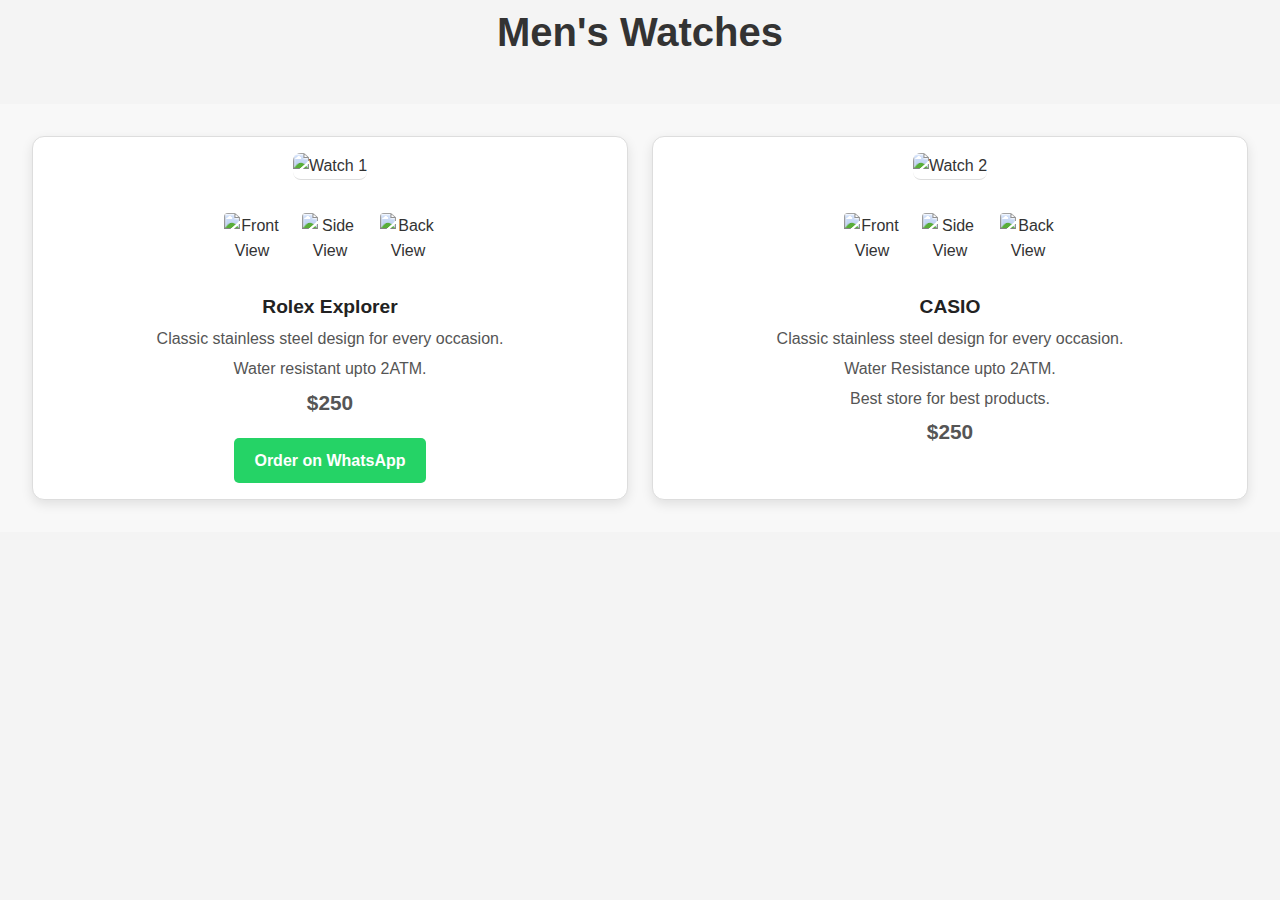
==== mens-watches.html @ d1351081 "Update mens-watches.html" ====
<!DOCTYPE html>
<html lang="en">
<head>
  <meta charset="UTF-8">
  <title>Men's Watches</title>
  <link rel="stylesheet" href="styles.css">
</head>
<body>
  <h1>Men's Watches</h1>
<div class="watch-grid">
<div class="watch-card">
  <img id="main-watch1" src="https://github.com/JEFFK-AFK/WATCH-FUSION-KENYA/blob/main/images/Best%20Watch%20Bands%20for%20the%20Rolex%20Explorer%201.jpg?raw=true" alt="Watch 1" class="main-watch-img">
  <div class="thumbnails">
    <img src="https://github.com/JEFFK-AFK/WATCH-FUSION-KENYA/blob/main/images/5%20Affordable%20Rolex%20Watches%20for%20New%20Collectors.jpg?raw=true" alt="Front View" onclick="document.getElementById('main-watch1').src='https://github.com/JEFFK-AFK/WATCH-FUSION-KENYA/blob/main/images/5%20Affordable%20Rolex%20Watches%20for%20New%20Collectors.jpg?raw=true'">
    <img src="https://github.com/JEFFK-AFK/WATCH-FUSION-KENYA/blob/main/images/New%20Rolex%20Explorer%20Features%20Enhanced%20Luminescence.jpg?raw=true" alt="Side View" onclick="document.getElementById('main-watch1').src='https://github.com/JEFFK-AFK/WATCH-FUSION-KENYA/blob/main/images/New%20Rolex%20Explorer%20Features%20Enhanced%20Luminescence.jpg?raw=true'">
    <img src="https://github.com/JEFFK-AFK/WATCH-FUSION-KENYA/blob/main/images/Insider_%20Rolex%20Explorer%20ref_%20214270.%20Commemorating%2060%20Years%20of%20the%20Conquest%20of%20Mount%20Everest.jpg?raw=true" alt="Back View" onclick="document.getElementById('main-watch1').src='https://github.com/JEFFK-AFK/WATCH-FUSION-KENYA/blob/main/images/Insider_%20Rolex%20Explorer%20ref_%20214270.%20Commemorating%2060%20Years%20of%20the%20Conquest%20of%20Mount%20Everest.jpg?raw=true'">
  </div>
  <h3>Rolex Explorer</h3>
  <p>Classic stainless steel design for every occasion.</p>
  <p>Water resistant upto 2ATM.</p>
  <p class="price">$250</p>
  <a href="https://wa.me/254796044969?text=Hi%20I'm%20interested%20in%20ordering%20the%20Rolex%20Explorer%20watch" target="_blank" class="whatsapp-btn">
  Order on WhatsApp
</a>
</div>
  <div class="watch-card">
  <img id="main-watch2" src="https://github.com/JEFFK-AFK/WATCH-FUSION-KENYA/blob/main/images/Casio%20MTP-1314D-1AVDF%20Men's%20Enticer%20Analog%20Black%20Dial%20Watch.jpg?raw=true" alt="Watch 2" class="main-watch-img">
  <div class="thumbnails">
    <img src="https://github.com/JEFFK-AFK/WATCH-FUSION-KENYA/blob/main/images/Casio%20MTP1302PD-1A1%20Silver.jpg?raw=true" alt="Front View" onclick="document.getElementById('main-watch2').src='https://github.com/JEFFK-AFK/WATCH-FUSION-KENYA/blob/main/images/Casio%20MTP1302PD-1A1%20Silver.jpg?raw=true'">
    <img src="https://raw.githubusercontent.com/yourusername/repositoryname/branchname/images/watch1b.jpg" alt="Side View" onclick="document.getElementById('main-watch2').src='https://raw.githubusercontent.com/yourusername/repositoryname/branchname/images/watch1b.jpg'">
    <img src="https://raw.githubusercontent.com/yourusername/repositoryname/branchname/images/watch1c.jpg" alt="Back View" onclick="document.getElementById('main-watch2').src='https://raw.githubusercontent.com/yourusername/repositoryname/branchname/images/watch1c.jpg'">
  </div>
  <h3>CASIO</h3>
  <p>Classic stainless steel design for every occasion.</p>
    <P>Water Resistance upto 2ATM.</P>
    <p>Best store for best products.</p>
  <p class="price">$250</p>
</div>
 
  

    <!-- You can copy this whole watch-card div to add more watches -->
  </div>
  <!-- JavaScript Code -->
</body>
</html>
---- styles.css ----
watch-grid {
  display: flex;
  flex-wrap: wrap;
  gap: 20px;
  padding: 20px;
}

.watch-card {
  border: 1px solid #ddd;
  padding: 15px;
  width: 300px;
  border-radius: 10px;
  box-shadow: 0 2px 6px rgba(0,0,0,0.1);
  background: white;
}

.watch-images img {
  width: 100%;
  margin-bottom: 10px;
  border-radius: 5px;
}

.price {
  font-weight: bold;
  color: green;
}
/* Global Styles */
* {
    margin: 0;
    padding: 0;
    box-sizing: border-box;
}

body {
    font-family: Arial, sans-serif;
    background-color: #f4f4f4;
    color: #333;
    line-height: 1.6;
    padding: 20px;
}

h1 {
    text-align: center;
    font-size: 2.5rem;
    margin-bottom: 40px;
}

/* Watches Grid Container */
.watches-grid {
    display: grid;
    grid-template-columns: repeat(auto-fill, minmax(250px, 1fr)); /* Automatically adjust based on screen size */
    gap: 20px; /* Space between the watch cards */
    justify-items: center;
    padding: 0 10px;
}

/* Watch Card Styles */
.watch-card {
    background-color: #fff;
    border: 1px solid #ddd;
    border-radius: 8px;
    overflow: hidden;
    width: 100%;
    text-align: center;
    box-shadow: 0 4px 8px rgba(0, 0, 0, 0.1);
    transition: transform 0.3s ease;
}

.watch-card:hover {
    transform: scale(1.05);
}

/* Main Watch Image */
.main-watch-img {
    width: 100%;
    height: auto;
    border-bottom: 1px solid #ddd;
}

/* Thumbnails */
.thumbnails {
    display: flex;
    justify-content: center;
    gap: 10px;
    margin-top: 10px;
}

.thumbnails img {
    width: 50px;
    height: 50px;
    object-fit: cover;
    cursor: pointer;
    border-radius: 5px;
    transition: opacity 0.3s ease;
}

.thumbnails img:hover {
    opacity: 0.7;
}

/* Watch Title */
h3 {
    font-size: 1.5rem;
    margin: 15px 0;
    color: #333;
}

/* Watch Description */
p {
    font-size: 1rem;
    margin-bottom: 10px;
    color: #555;
}

/* Price */
.price {
    font-size: 1.2rem;
    font-weight: bold;
    color: #333;
}

/* Responsive Styles */
@media (max-width: 768px) {
    .watches-grid {
        grid-template-columns: repeat(auto-fill, minmax(200px, 1fr));
    }
}

@media (max-width: 480px) {
    .watches-grid {
        grid-template-columns: repeat(auto-fill, minmax(150px, 1fr));
    }

    .watch-card {
        width: 100%;
    }
}
.whatsapp-btn {
  display: inline-block;
  background-color: #25D366;
  color: white;
  padding: 10px 15px;
  text-decoration: none;
  border-radius: 5px;
  font-weight: bold;
  margin-top: 10px;
}

.whatsapp-btn:hover {
  background-color: #1ebe5d;
}

/* General styles for the body */
body {
  font-family: Arial, sans-serif;
  margin: 0;
  padding: 0;
  background-color: #f4f4f4;
}

/* Watch grid container */
.watch-grid {
  display: grid;
  grid-template-columns: repeat(auto-fill, minmax(250px, 1fr)); /* Create a responsive grid */
  gap: 20px; /* Space between the grid items */
  padding: 20px;
}

/* Each watch card styling */
.watch-card {
  background-color: #fff;
  border: 1px solid #ddd;
  border-radius: 8px;
  overflow: hidden;
  padding: 15px;
  box-shadow: 0 4px 8px rgba(0, 0, 0, 0.1);
  text-align: center;
}

/* Watch image styles */
.main-watch-img {
  width: 100%;
  height: auto;
  border-radius: 8px;
}

/* Thumbnails container */
.thumbnails {
  margin-top: 10px;
}

.thumbnails img {
  width: 50px;
  height: 50px;
  margin: 5px;
  border-radius: 4px;
  cursor: pointer;
  transition: transform 0.3s ease;
}

.thumbnails img:hover {
  transform: scale(1.1);
}

/* Styling for title and description */
h3 {
  font-size: 1.2em;
  margin: 10px 0;
}

p {
  margin: 5px 0;
}

.price {
  font-size: 1.3em;
  font-weight: bold;
  color: #333;
}

/* Styling for the WhatsApp button */
.whatsapp-btn {
  display: inline-block;
  padding: 10px 20px;
  background-color: #25d366; /* WhatsApp green */
  color: white;
  text-decoration: none;
  border-radius: 5px;
  margin-top: 15px;
  font-weight: bold;
}

.whatsapp-btn:hover {
  background-color: #128c7e;
}
/* Grid layout for all watch cards */
.watch-grid {
  display: grid;
  grid-template-columns: repeat(auto-fit, minmax(250px, 1fr));
  gap: 1.5rem;
  padding: 2rem;
  background-color: #f8f8f8;
}

/* Single watch card styling */
.watch-card {
  background-color: white;
  border: 1px solid #ddd;
  border-radius: 12px;
  padding: 1rem;
  box-shadow: 0 4px 12px rgba(0, 0, 0, 0.1);
  text-align: center;
  transition: transform 0.3s ease;
}

.watch-card:hover {
  transform: translateY(-5px);
}

/* Main image styling */
.main-watch-img {
  width: 100%;
  height: auto;
  border-radius: 8px;
  margin-bottom: 1rem;
}

/* Thumbnails */
.thumbnails {
  display: flex;
  justify-content: center;
  gap: 0.5rem;
  margin-bottom: 1rem;
}

.thumbnails img {
  width: 60px;
  height: 60px;
  object-fit: cover;
  border-radius: 6px;
  cursor: pointer;
  border: 2px solid transparent;
  transition: border 0.2s ease;
}

.thumbnails img:hover {
  border-color: #000;
}

/* Product title and price */
.watch-card h3 {
  margin: 0.5rem 0 0.25rem;
  font-size: 1.2rem;
  color: #222;
}

.watch-card p {
  margin: 0.25rem 0;
  color: #555;
}
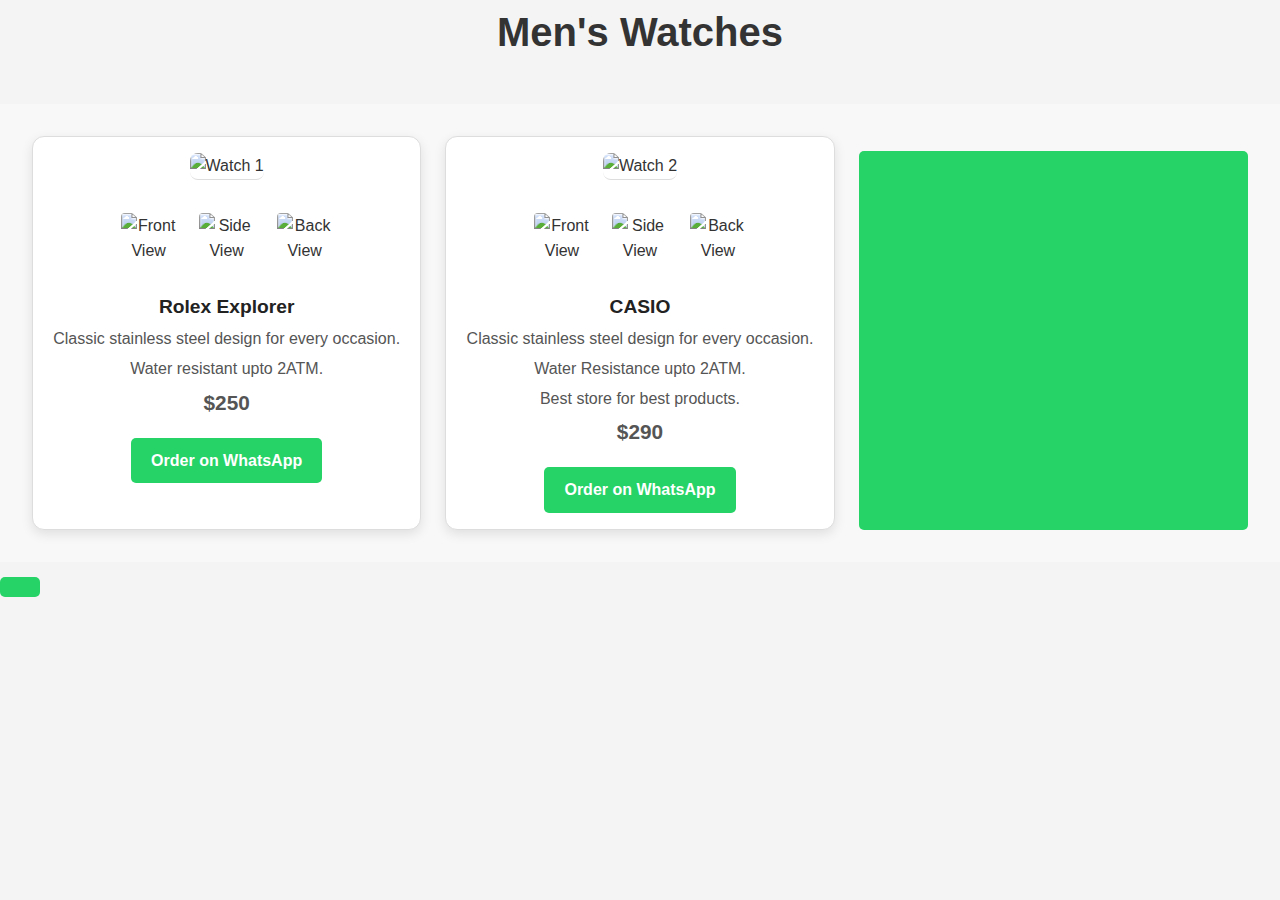
==== commit 4178d67c: "Update mens-watches.html" ====
--- a/mens-watches.html
+++ b/mens-watches.html
@@ -27,14 +27,16 @@
   <img id="main-watch2" src="https://github.com/JEFFK-AFK/WATCH-FUSION-KENYA/blob/main/images/Casio%20MTP-1314D-1AVDF%20Men's%20Enticer%20Analog%20Black%20Dial%20Watch.jpg?raw=true" alt="Watch 2" class="main-watch-img">
   <div class="thumbnails">
     <img src="https://github.com/JEFFK-AFK/WATCH-FUSION-KENYA/blob/main/images/Casio%20MTP1302PD-1A1%20Silver.jpg?raw=true" alt="Front View" onclick="document.getElementById('main-watch2').src='https://github.com/JEFFK-AFK/WATCH-FUSION-KENYA/blob/main/images/Casio%20MTP1302PD-1A1%20Silver.jpg?raw=true'">
-    <img src="https://raw.githubusercontent.com/yourusername/repositoryname/branchname/images/watch1b.jpg" alt="Side View" onclick="document.getElementById('main-watch2').src='https://raw.githubusercontent.com/yourusername/repositoryname/branchname/images/watch1b.jpg'">
-    <img src="https://raw.githubusercontent.com/yourusername/repositoryname/branchname/images/watch1c.jpg" alt="Back View" onclick="document.getElementById('main-watch2').src='https://raw.githubusercontent.com/yourusername/repositoryname/branchname/images/watch1c.jpg'">
+    <img src="https://github.com/JEFFK-AFK/WATCH-FUSION-KENYA/blob/main/images/Casio%20General%20Men's%20Watches%20Standard%20Analog%20MTP-1302D-7A2VDF%20-%20WW.jpg?raw=true" alt="Side View" onclick="document.getElementById('main-watch2').src='https://github.com/JEFFK-AFK/WATCH-FUSION-KENYA/blob/main/images/Casio%20General%20Men's%20Watches%20Standard%20Analog%20MTP-1302D-7A2VDF%20-%20WW.jpg?raw=true'">
+    <img src="https://github.com/JEFFK-AFK/WATCH-FUSION-KENYA/blob/main/images/Casio%20Reloj%20Hombre.jpg?raw=true" alt="Back View" onclick="document.getElementById('main-watch2').src='https://github.com/JEFFK-AFK/WATCH-FUSION-KENYA/blob/main/images/Casio%20Reloj%20Hombre.jpg?raw=true'">
   </div>
   <h3>CASIO</h3>
   <p>Classic stainless steel design for every occasion.</p>
     <P>Water Resistance upto 2ATM.</P>
     <p>Best store for best products.</p>
-  <p class="price">$250</p>
+  <p class="price">$290</p>
+  <a href="https://wa.me/254796044969?text=Hi%20I'm%20interested%20in%20ordering%20the%20CASIO%20quartz%20watch" target="_blank" class="whatsapp-btn">
+  Order on WhatsApp  
 </div>
  
   
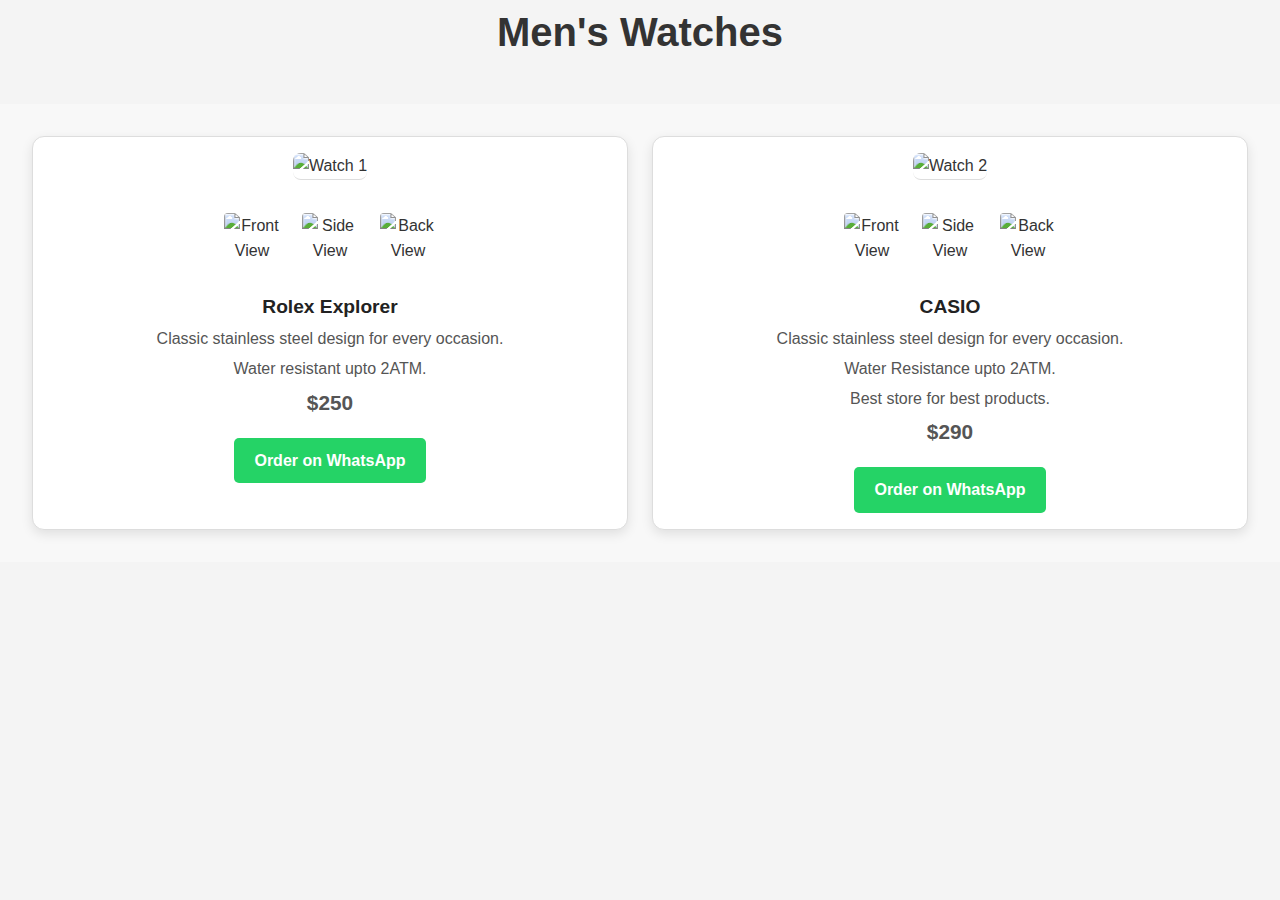
==== commit 2a9e07bb: "Update mens-watches.html" ====
--- a/mens-watches.html
+++ b/mens-watches.html
@@ -36,7 +36,8 @@
     <p>Best store for best products.</p>
   <p class="price">$290</p>
   <a href="https://wa.me/254796044969?text=Hi%20I'm%20interested%20in%20ordering%20the%20CASIO%20quartz%20watch" target="_blank" class="whatsapp-btn">
-  Order on WhatsApp  
+  Order on WhatsApp
+  </a>
 </div>
  
   
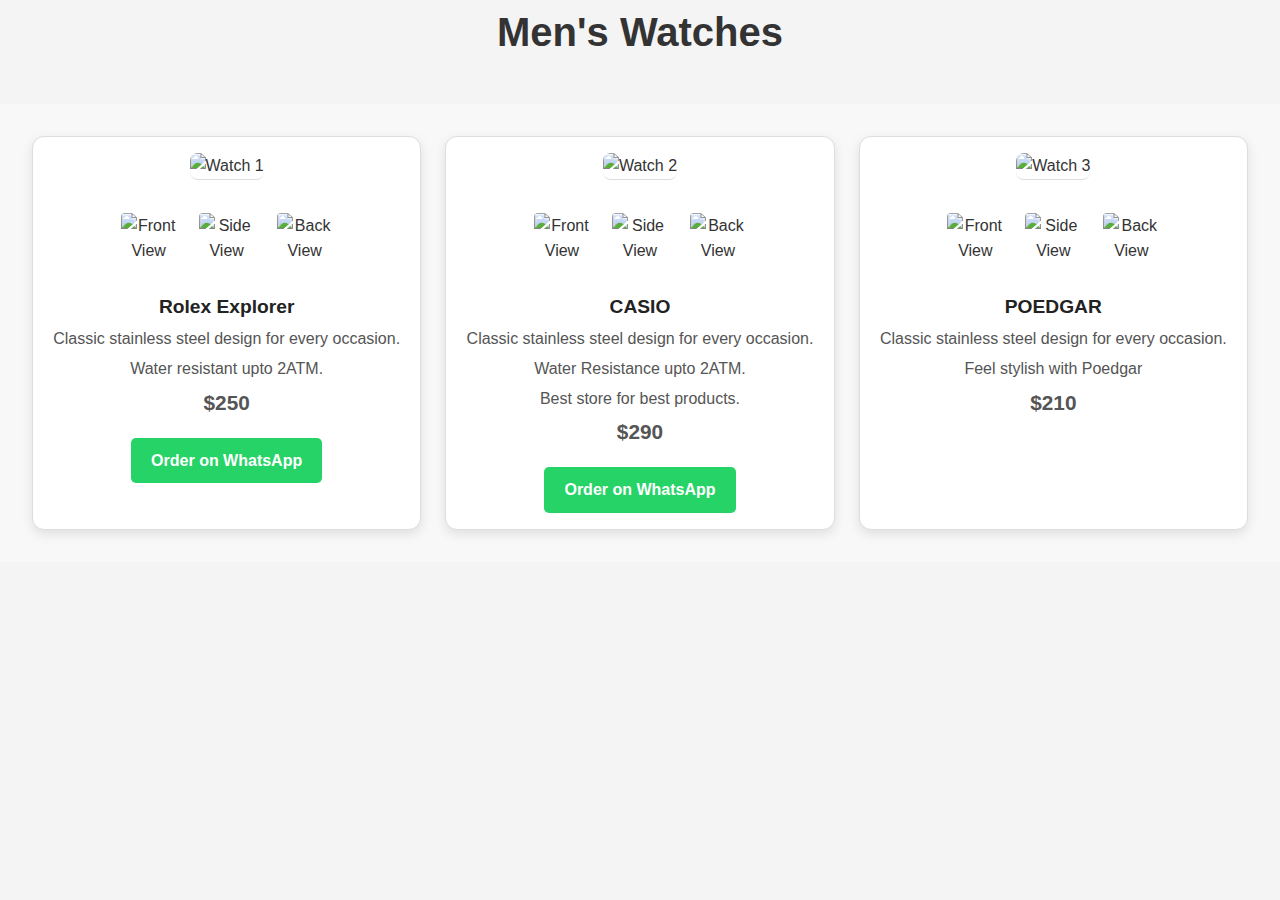
==== commit bc2cd2c4: "Update mens-watches.html" ====
--- a/mens-watches.html
+++ b/mens-watches.html
@@ -39,7 +39,18 @@
   Order on WhatsApp
   </a>
 </div>
- 
+ <div class="watch-card">
+  <img id="main-watch3" src="https://raw.githubusercontent.com/yourusername/repositoryname/branchname/images/watch1a.jpg" alt="Watch 3" class="main-watch-img">
+  <div class="thumbnails">
+    <img src="https://raw.githubusercontent.com/yourusername/repositoryname/branchname/images/watch3a.jpg" alt="Front View" onclick="document.getElementById('main-watch3').src='https://raw.githubusercontent.com/yourusername/repositoryname/branchname/images/watch1a.jpg'">
+    <img src="https://raw.githubusercontent.com/yourusername/repositoryname/branchname/images/watch3b.jpg" alt="Side View" onclick="document.getElementById('main-watch3').src='https://raw.githubusercontent.com/yourusername/repositoryname/branchname/images/watch1b.jpg'">
+    <img src="https://raw.githubusercontent.com/yourusername/repositoryname/branchname/images/watch3c.jpg" alt="Back View" onclick="document.getElementById('main-watch3').src='https://raw.githubusercontent.com/yourusername/repositoryname/branchname/images/watch1c.jpg'">
+  </div>
+  <h3>POEDGAR</h3>
+  <p>Classic stainless steel design for every occasion.</p>
+   <p>Feel stylish with Poedgar</p>
+  <p class="price">$210</p>
+</div>
   
 
     <!-- You can copy this whole watch-card div to add more watches -->
